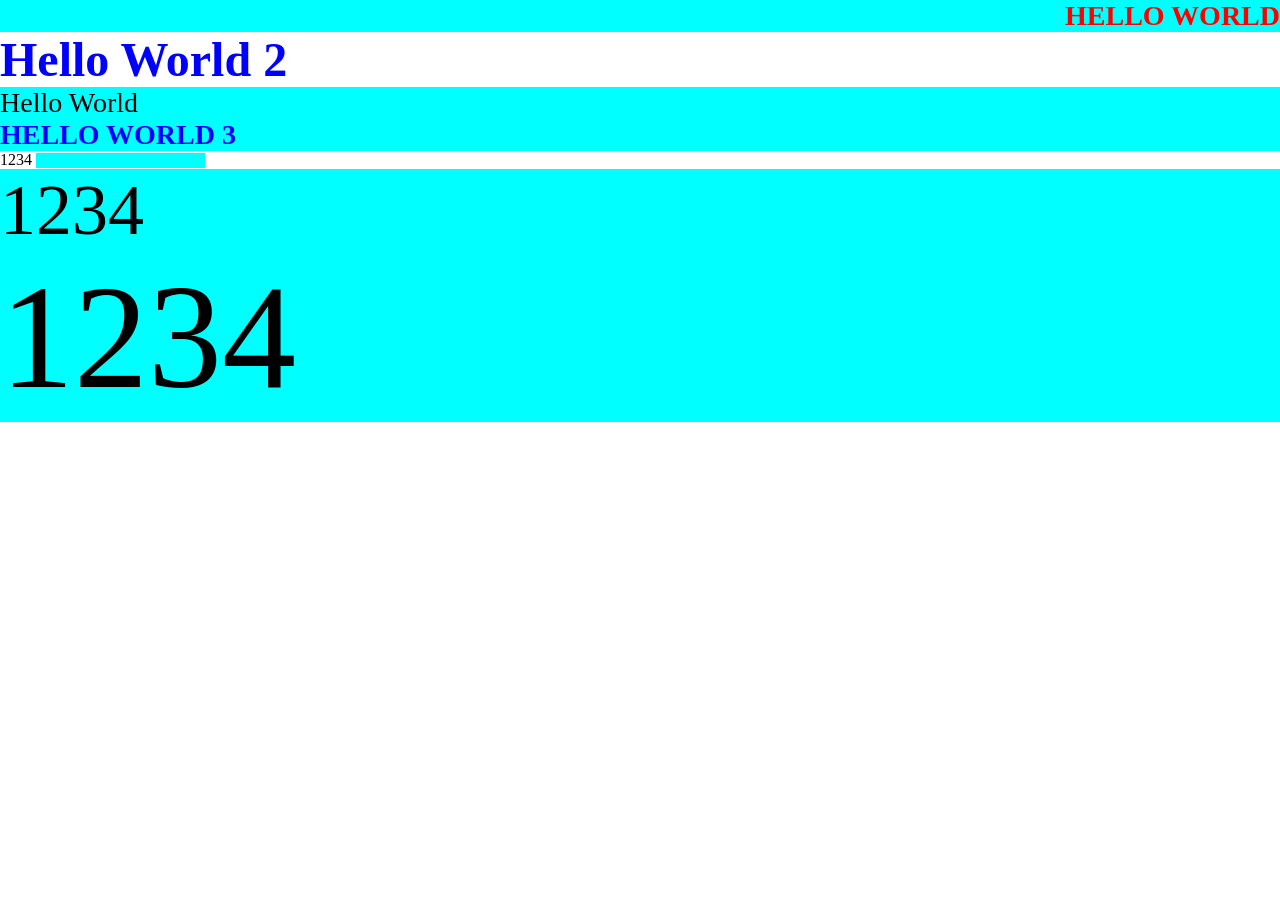
==== index.html @ eda4300e "style" ====
<!DOCTYPE html>
<html lang="en">
<head>
    <meta charset="UTF-8">
    <meta name="viewport" content="width=device-width, initial-scale=1.0">
    <title>Document</title>
    <style>
        h1{
            color: blue;
            font-size: 48px;
        }
    </style>
    <link rel="stylesheet" href="style.css">
</head>
<body>
    <h1 id="uniq" class="front-28">Hello World</h1>
    <h1 class="blue">Hello World 2</h1>
    <p class="front-28">Hello World</p>
    <h1 class="blue front-28">Hello World 3</h1>
    <span>1234</span>
    <input type="text">
    <div>
        <section>
            <p>1234</p>
        </section>
        <p>1234</p>
    </div>
</body>
</html>
---- style.css ----
*{
    margin: 0;
    padding: 0;
    list-style-type: none;
    text-decoration: none;
    box-sizing: border-box;
    font-style: normal;
}


h1{
    color:red;
    font-size: 48px;
}
.blue{
    color: blue;
}
.front-28{
    font-size: 28px;
}

#uniq{
   text-align: right; 
}

[type="text"]
{border: 1px black;}

h1.front-28{
    text-transform: uppercase;
}

h1.front-28, p, input {
    background-color: aqua;
}

div p{
    font-size: 72px;
}

div > p{
    font-size: 148px;
}

h1:hover{
    background-color: chartreuse;
}

input:focus{
    background-color: red;
}

a :visited{
    color: yellow;
}

*{
    /* weight-0 */
}

p{
   /* 0001 */
}

.class{
   /* 0010 */
}

#id{
   /* 0100 */
}

/* inline style -1000 */

.cd{
    /* font-size: 52px; !important; 10000 */
}
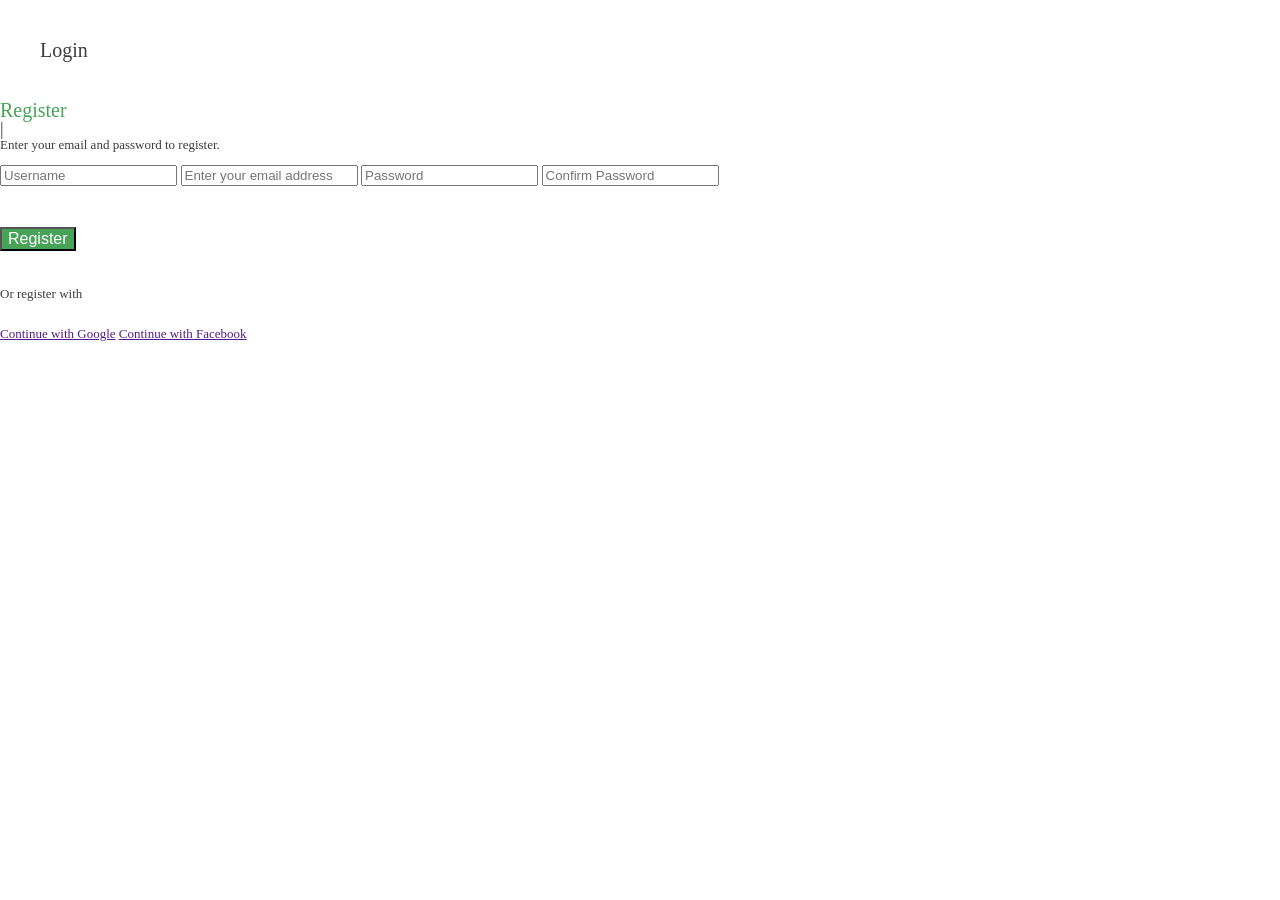
==== commit 3ba0a74b: "style" ====
--- a/index.html
+++ b/index.html
@@ -4,26 +4,27 @@
     <meta charset="UTF-8">
     <meta name="viewport" content="width=device-width, initial-scale=1.0">
     <title>Document</title>
-    <style>
-        h1{
-            color: blue;
-            font-size: 48px;
-        }
-    </style>
-    <link rel="stylesheet" href="style.css">
+    <link rel="stylesheet" href="./style.css">
 </head>
 <body>
-    <h1 id="uniq" class="front-28">Hello World</h1>
-    <h1 class="blue">Hello World 2</h1>
-    <p class="front-28">Hello World</p>
-    <h1 class="blue front-28">Hello World 3</h1>
-    <span>1234</span>
-    <input type="text">
-    <div>
-        <section>
-            <p>1234</p>
-        </section>
-        <p>1234</p>
-    </div>
+    <form>
+        
+        <h1 class="top-panel-login">Login</h1>
+        <h1 class="top-panel-Reg">Register</h1>
+        <h1 class="upper-registration">|</h1>
+        <p class="navigation-before-registration">Enter your email and password to register.</p>
+        <div class="registration-fields">
+            <input placeholder="Username" type="text">
+            <input placeholder="Enter your email address" type="email">
+            <input placeholder="Password" type="password">
+            <input placeholder="Confirm Password" type="password">
+        </div>
+        <button class="button-registration" type="button">Register</button>
+        <p class="registration-navigator-through-google">Or register with</p>
+        <div class="registration-buttons">
+            <a href="" class="button">Continue with Google</a>
+            <a href="" class="button">Continue with Facebook</a>
+        </div>
+    </form>
 </body>
 </html>
--- a/style.css
+++ b/style.css
@@ -1,79 +1,100 @@
-*{
-    margin: 0;
-    padding: 0;
-    list-style-type: none;
-    text-decoration: none;
-    box-sizing: border-box;
-    font-style: normal;
+html, body, div, span, applet, object, iframe,
+h1, h2, h3, h4, h5, h6, p, blockquote, pre,
+a, abbr, acronym, address, big, cite, code,
+del, dfn, em, img, ins, kbd, q, s, samp,
+small, strike, strong, sub, sup, tt, var,
+b, u, i, center,
+dl, dt, dd, ol, ul, li,
+fieldset, form, label, legend,
+table, caption, tbody, tfoot, thead, tr, th, td,
+article, aside, canvas, details, embed, 
+figure, figcaption, footer, header, hgroup, 
+menu, nav, output, ruby, section, summary,
+time, mark, audio, video {
+  margin: 0;
+  padding: 0;
+  border: 0;
+  font-size: 100%;
+  font: inherit;
+  vertical-align: baseline;
+}
+/* HTML5 display-role reset for older browsers */
+article, aside, details, figcaption, figure, 
+footer, header, hgroup, menu, nav, section {
+  display: block;
+}
+body {
+  line-height: 1;
+}
+ol, ul {
+  list-style: none;
+}
+blockquote, q {
+  quotes: none;
+}
+blockquote:before, blockquote:after,
+q:before, q:after {
+  content: '';
+  content: none;
+}
+table {
+  border-collapse: collapse;
+  border-spacing: 0;
 }
 
 
-h1{
-    color:red;
-    font-size: 48px;
-}
-.blue{
-    color: blue;
-}
-.front-28{
-    font-size: 28px;
+
+.top-panel-login{
+  color: #3d3d3d;
+  font-size: 20px;
+  font-style: normal;
+  margin: 40px;
 }
 
-#uniq{
-   text-align: right; 
+.top-panel-Reg{
+  color: #46A358;
+  font-size: 20px;
+  font-style: normal;
 }
 
-[type="text"]
-{border: 1px black;}
-
-h1.front-28{
-    text-transform: uppercase;
+.upper-registration{
+  color: #3d3d3d;
+  font-size: 18px;
+  font-style: normal;
 }
 
-h1.front-28, p, input {
-    background-color: aqua;
+.navigation-before-registration{
+  color: #3d3d3d;
+  font-size: 13px;
+  font-style: normal;
+  margin-bottom: 14px;
 }
 
-div p{
-    font-size: 72px;
+.registration-fields{
+  color: #a5a5a5;
+  font-size: 14px;
+  font-style: normal;
+  margin-bottom: 41px;
 }
 
-div > p{
-    font-size: 148px;
+.button-registration{
+  background-color: #46A358;
+  color: #fff;
+  font-size: 16px;
+  font-style: normal;
+  margin-bottom: 36px;
 }
 
-h1:hover{
-    background-color: chartreuse;
+.registration-navigator-through-google{
+  color: #3d3d3d;
+  font-size: 13px;
+  font-style: normal;
+  margin-bottom: 27px;
 }
 
-input:focus{
-    background-color: red;
-}
-
-a :visited{
-    color: yellow;
-}
-
-*{
-    /* weight-0 */
-}
-
-p{
-   /* 0001 */
-}
-
-.class{
-   /* 0010 */
-}
-
-#id{
-   /* 0100 */
-}
-
-/* inline style -1000 */
-
-.cd{
-    /* font-size: 52px; !important; 10000 */
-}
-
-
+.registration-buttons{
+  color: #727272;
+  font-size: 13px;
+  font-style: normal;
+  margin-bottom: 27px;
+}
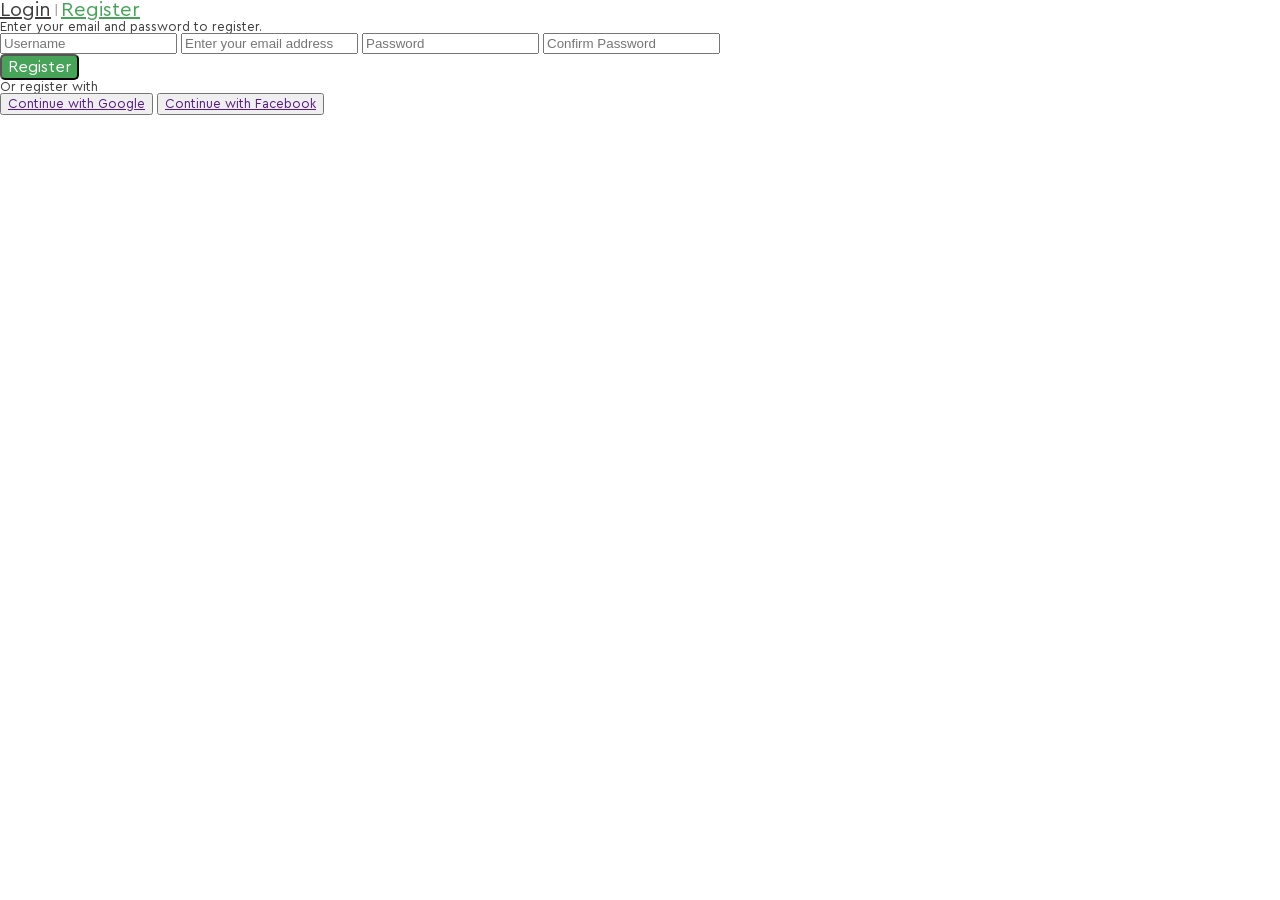
==== commit 7be645ff: "newstyle" ====
--- a/index.html
+++ b/index.html
@@ -7,24 +7,23 @@
     <link rel="stylesheet" href="./style.css">
 </head>
 <body>
-    <form>
-        
-        <h1 class="top-panel-login">Login</h1>
-        <h1 class="top-panel-Reg">Register</h1>
-        <h1 class="upper-registration">|</h1>
+    <div>
+        <div class="blok-register">
+            <a class="button-login" href="">Login</a>
+            <span><img src="./img/I.svg" alt=""></span>
+            <a class="button-reg" href="">Register</a>
+        </div>
         <p class="navigation-before-registration">Enter your email and password to register.</p>
-        <div class="registration-fields">
+        <div class="input-register">
             <input placeholder="Username" type="text">
             <input placeholder="Enter your email address" type="email">
             <input placeholder="Password" type="password">
-            <input placeholder="Confirm Password" type="password">
+            <input placeholder="Confirm Password" type="password"> 
         </div>
         <button class="button-registration" type="button">Register</button>
         <p class="registration-navigator-through-google">Or register with</p>
-        <div class="registration-buttons">
-            <a href="" class="button">Continue with Google</a>
-            <a href="" class="button">Continue with Facebook</a>
-        </div>
-    </form>
+        <button class="button-registration-google"><a href="" class="button">Continue with Google</a></button>
+        <button class="button-registration-facebook"><a href="" class="button">Continue with Facebook</a></button>
+    </div>
 </body>
 </html>
--- a/style.css
+++ b/style.css
@@ -42,59 +42,71 @@
   border-spacing: 0;
 }
 
+@font-face {
+  font-family: "Cera Pro";
+  src: url(./font/CeraPro-Regular.woff2) format(woff2),
+ url(./font/CeraPro-Bold.woff2) format(woff2);
+}
 
+body{
+  font-family: "Cera Pro";
+}
 
-.top-panel-login{
+.button-login{
   color: #3d3d3d;
   font-size: 20px;
   font-style: normal;
-  margin: 40px;
+  font-family: "Cera Pro";
 }
 
-.top-panel-Reg{
-  color: #46A358;
+.button-reg{
+  color:#46A358;
   font-size: 20px;
+  font-style: normal;
+  font-family: "Cera Pro";
+}
+
+.navigation-before-registration{
+  color: #3D3D3D;
+  font-family: "Cera Pro";
+  font-size: 13px;
   font-style: normal;
 }
 
-.upper-registration{
-  color: #3d3d3d;
-  font-size: 18px;
+.input-register{
+color: #A5A5A5;
+font-family: "Cera Pro";
+font-size: 14px;
+font-style: normal;
+background-color: #fff;
+}
+
+.button-registration{
+ border-radius: 5px;
+ background: #46A358;
+ color: #FFF;
+ font-family: "Cera Pro";
+ font-size: 16px;
+ font-style: normal;
+}
+
+.registration-navigator-through-google{
+ color: #3d3d3d;
+ font-family: "Cera Pro";
+ font-size: 13px;
+ font-style: normal;
+}
+
+.button-registration-google{
+  color: #727272;
+  font-family: "Cera Pro";
+  font-size: 13px;
   font-style: normal;
 }
 
-.navigation-before-registration{
-  color: #3d3d3d;
+.button-registration-facebook{
+  color: #727272;
+  font-family: "Cera Pro";
   font-size: 13px;
   font-style: normal;
-  margin-bottom: 14px;
-}
-
-.registration-fields{
-  color: #a5a5a5;
-  font-size: 14px;
-  font-style: normal;
-  margin-bottom: 41px;
-}
-
-.button-registration{
-  background-color: #46A358;
-  color: #fff;
-  font-size: 16px;
-  font-style: normal;
-  margin-bottom: 36px;
-}
-
-.registration-navigator-through-google{
-  color: #3d3d3d;
-  font-size: 13px;
-  font-style: normal;
-  margin-bottom: 27px;
-}
-
-.registration-buttons{
-  color: #727272;
-  font-size: 13px;
-  font-style: normal;
-  margin-bottom: 27px;
 }
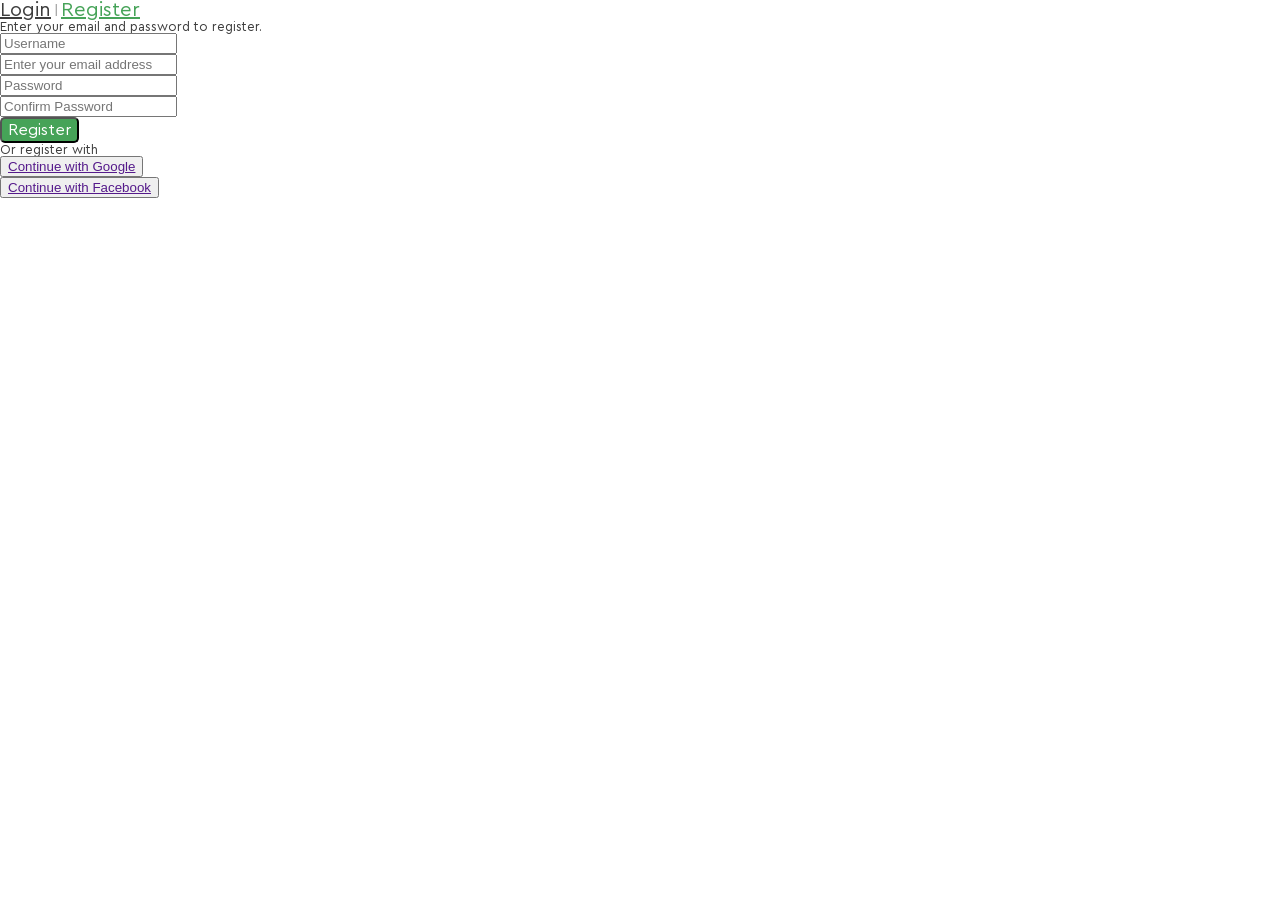
==== commit 7b21209b: "newstyle2" ====
--- a/index.html
+++ b/index.html
@@ -15,15 +15,29 @@
         </div>
         <p class="navigation-before-registration">Enter your email and password to register.</p>
         <div class="input-register">
-            <input placeholder="Username" type="text">
-            <input placeholder="Enter your email address" type="email">
-            <input placeholder="Password" type="password">
-            <input placeholder="Confirm Password" type="password"> 
+           <div>
+                 <input placeholder="Username" type="text">
+            <div>
+                <input placeholder="Enter your email address" type="email">
+            </div>
+            <div>
+                <input placeholder="Password" type="password">
+            </div>
+            <div>
+                <input placeholder="Confirm Password" type="password">  
+            </div>
+            <div>
+                <button class="button-registration" type="button">Register</button>
+                <p class="registration-navigator-through-google">Or register with</p>
+            </div>
+            <div class="box-google-facebook">
+                <div class="button-registration-google">
+                <button><a href="" class="button">Continue with Google</a></button>
+            </div>
+            <div class="button-registration-facebook">
+                <button><a href="" class="button">Continue with Facebook</a></button>
+            </div>
         </div>
-        <button class="button-registration" type="button">Register</button>
-        <p class="registration-navigator-through-google">Or register with</p>
-        <button class="button-registration-google"><a href="" class="button">Continue with Google</a></button>
-        <button class="button-registration-facebook"><a href="" class="button">Continue with Facebook</a></button>
     </div>
 </body>
 </html>
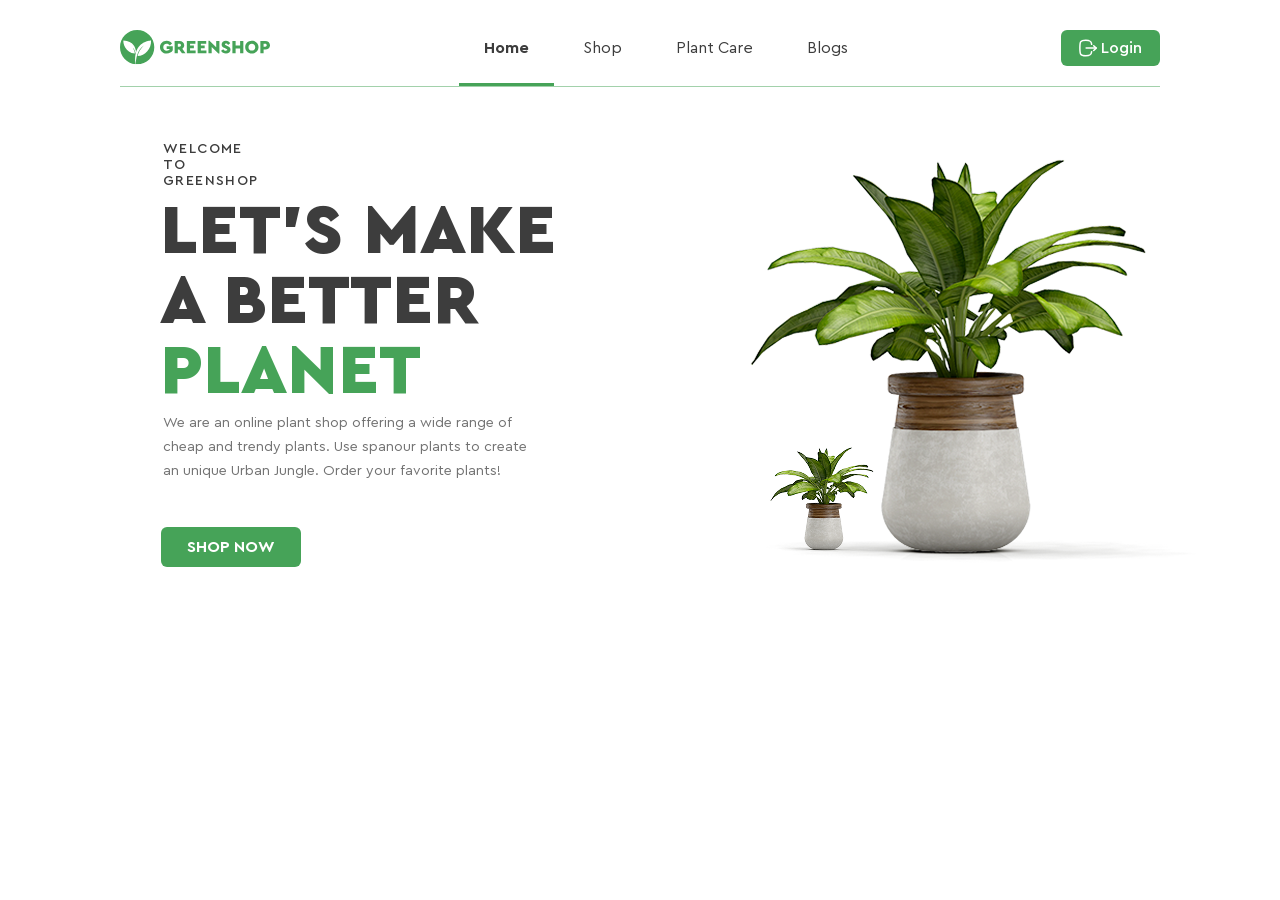
==== commit ea54e5d2: "Style" ====
--- a/index.html
+++ b/index.html
@@ -1,43 +1,61 @@
-<!DOCTYPE html>
-<html lang="en">
-<head>
+<html lang="en"><head>
     <meta charset="UTF-8">
     <meta name="viewport" content="width=device-width, initial-scale=1.0">
     <title>Document</title>
-    <link rel="stylesheet" href="./style.css">
+    <link rel="stylesheet" href="./css/style.css">
 </head>
 <body>
-    <div>
-        <div class="blok-register">
-            <a class="button-login" href="">Login</a>
-            <span><img src="./img/I.svg" alt=""></span>
-            <a class="button-reg" href="">Register</a>
+    <header>
+        <div class="header">
+            <svg class="logo" xmlns="http://www.w3.org/2000/svg" width="150" height="35" viewBox="0 0 150 35" fill="none">
+                <g clip-path="url(#clip0_1_1069)">
+                  <path d="M17.15 0C7.67748 0 0 7.67746 0 17.15C0 26.0201 6.73548 33.3175 15.3711 34.207C14.8496 29.9134 15.0436 26.4001 15.7067 23.5135C15.3347 21.7225 14.4898 19.0703 12.5734 17.1864C12.5734 17.1864 13.8348 19.0784 14.5181 21.6214C14.5181 21.6255 14.5221 21.6295 14.5221 21.6335C14.5949 21.9044 14.6596 22.1793 14.7162 22.4623C14.7283 22.527 14.7404 22.5917 14.7526 22.6604C14.8051 22.9515 14.8536 23.2426 14.886 23.5418C5.19513 22.3532 3.12921 13.6569 3.35561 10.3781C13.665 10.9482 15.7754 17.8292 16.0827 22.0985C19.4585 11.0412 30.1843 10.4024 31.0697 10.3781C31.4538 18.8763 25.1509 25.5026 17.6149 26.0807C17.6635 25.8503 17.7201 25.6198 17.7767 25.3934C17.7928 25.3247 17.813 25.26 17.8333 25.1913C17.8777 25.0296 17.9222 24.8679 17.9748 24.7061C17.995 24.6374 18.0192 24.5646 18.0394 24.4959C18.096 24.318 18.1567 24.1442 18.2173 23.9663C18.2335 23.9259 18.2456 23.8854 18.2618 23.845C18.3386 23.6348 18.4195 23.4326 18.5003 23.2305C18.5084 23.2143 18.5125 23.1941 18.5205 23.1779C18.5205 23.1779 18.5205 23.1779 18.5246 23.1779C20.4571 18.5043 24.0229 15.4439 24.0229 15.4439C17.0247 19.4868 15.8441 29.9983 15.6582 34.2231C16.1514 34.2676 16.6446 34.2999 17.15 34.2999C26.6225 34.2999 34.3 26.6225 34.3 17.15C34.3 7.67746 26.6225 0 17.15 0Z" fill="#46A358"></path>
+                  <path d="M46.7037 10.7454C48.9718 10.7454 50.8235 11.7197 52.0242 13.4986L49.7764 15.4109C48.9718 14.287 47.9975 13.7048 46.6471 13.7048C44.5691 13.7048 43.2753 15.0713 43.2753 17.1534C43.2753 19.2719 44.6418 20.695 46.8372 20.695C48.0177 20.695 48.9556 20.2826 49.554 19.5912V19.0091H46.6673V16.2356H52.7762V20.133C52.194 21.1639 51.3693 21.9887 50.3019 22.6234C49.2346 23.242 48.0339 23.5614 46.7037 23.5614C42.9923 23.618 39.9237 20.7313 39.9763 17.1534C39.9197 13.5956 42.9923 10.6888 46.7037 10.7454Z" fill="#46A358"></path>
+                  <path d="M61.9576 23.3316L59.168 19.4908H57.8379V23.3316H54.6157V10.9684H59.4672C62.2204 10.9684 64.2459 12.6543 64.2459 15.2215C64.2459 16.7376 63.5141 17.995 62.2972 18.7429L65.5558 23.3316H61.9576ZM57.8338 16.681H59.4833C60.3809 16.681 60.963 16.0988 60.963 15.2215C60.963 14.3442 60.3809 13.7782 59.4833 13.7782H57.8338V16.681Z" fill="#46A358"></path>
+                  <path d="M66.8333 10.9684H75.4124V13.8712H70.0555V15.5773H73.876V18.2739H70.0555V20.4288H75.6388V23.3316H66.8333V10.9684Z" fill="#46A358"></path>
+                  <path d="M77.6441 10.9684H86.2231V13.8712H80.8663V15.5773H84.6868V18.2739H80.8663V20.4288H86.4495V23.3316H77.6441V10.9684Z" fill="#46A358"></path>
+                  <path d="M99.4192 10.9683V23.5579H98.3882L91.681 17.057V23.3315H88.4588V10.7419H89.4897L96.197 17.1499V10.9683H99.4192Z" fill="#46A358"></path>
+                  <path d="M103.264 19.135C103.996 20.1094 104.764 20.7279 106.017 20.7279C106.862 20.7279 107.291 20.4288 107.291 19.8264C107.291 19.2846 107.008 19.1148 106.033 18.6822L104.76 18.1203C102.718 17.2187 101.631 16.0584 101.631 14.3927C101.631 12.2014 103.43 10.7379 105.957 10.7379C107.998 10.7379 109.442 11.7123 110.19 13.2283L108.035 14.8778C107.436 13.9803 106.874 13.5679 105.993 13.5679C105.318 13.5679 104.889 13.8307 104.889 14.3563C104.889 14.8051 105.152 15.0517 105.957 15.367L107.38 15.9654C109.535 16.867 110.545 17.9505 110.545 19.6929C110.545 22.0904 108.576 23.5539 106.009 23.5539C103.782 23.5539 101.982 22.4866 101.081 20.7805L103.264 19.135Z" fill="#46A358"></path>
+                  <path d="M112.393 10.9684H115.615V15.4843H120.131V10.9684H123.353V23.3316H120.131V18.3871H115.615V23.3316H112.393V10.9684Z" fill="#46A358"></path>
+                  <path d="M131.843 10.7419C135.441 10.6651 138.607 13.6084 138.53 17.1499C138.603 20.7279 135.441 23.6145 131.843 23.5579C128.229 23.6145 125.116 20.7279 125.193 17.1499C125.116 13.6084 128.229 10.6692 131.843 10.7419ZM131.859 13.7014C129.874 13.7014 128.488 15.1083 128.488 17.1499C128.488 18.1809 128.807 19.0218 129.426 19.6606C130.044 20.2791 130.869 20.5985 131.859 20.5985C133.772 20.5985 135.231 19.2118 135.231 17.1499C135.235 15.1083 133.772 13.7014 131.859 13.7014Z" fill="#46A358"></path>
+                  <path d="M140.374 10.9684H145.226C147.979 10.9684 150.004 12.6543 150.004 15.2215C150.004 17.7524 147.926 19.4908 145.226 19.4908H143.596V23.3316H140.374V10.9684ZM145.242 16.681C146.139 16.681 146.721 16.0988 146.721 15.2215C146.721 14.3442 146.139 13.7782 145.242 13.7782H143.592V16.681H145.242Z" fill="#46A358"></path>
+                </g>
+                <defs>
+                  <clipPath id="clip0_1_1069">
+                    <rect width="150" height="34.2999" fill="white"></rect>
+                  </clipPath>
+                </defs>
+              </svg>
+              <nav class="list">
+                <li class="list-item-active">Home</li>
+                <li class="list-item">Shop</li>
+                <li class="list-item">Plant Care</li>
+                <li class="list-item">Blogs</li>
+              </nav>
+              <button class="Login">
+                <svg xmlns="http://www.w3.org/2000/svg" width="18" height="18" viewBox="0 0 18 18" fill="none">
+                    <path d="M17.1601 9.1006H7.12598" stroke="white" stroke-width="1.5" stroke-linecap="round" stroke-linejoin="round"></path>
+                    <path d="M14.7212 6.67059L17.1612 9.10059L14.7212 11.5306" stroke="white" stroke-width="1.5" stroke-linecap="round" stroke-linejoin="round"></path>
+                    <path d="M12.6342 5.35826C12.3592 2.37493 11.2425 1.2916 6.80082 1.2916C0.883322 1.2916 0.883322 3.2166 0.883322 8.99993C0.883322 14.7833 0.883322 16.7083 6.80082 16.7083C11.2425 16.7083 12.3592 15.6249 12.6342 12.6416" stroke="white" stroke-width="1.5" stroke-linecap="round" stroke-linejoin="round"></path>
+                  </svg>
+                  Login
+              </button>
         </div>
-        <p class="navigation-before-registration">Enter your email and password to register.</p>
-        <div class="input-register">
-           <div>
-                 <input placeholder="Username" type="text">
-            <div>
-                <input placeholder="Enter your email address" type="email">
-            </div>
-            <div>
-                <input placeholder="Password" type="password">
-            </div>
-            <div>
-                <input placeholder="Confirm Password" type="password">  
-            </div>
-            <div>
-                <button class="button-registration" type="button">Register</button>
-                <p class="registration-navigator-through-google">Or register with</p>
-            </div>
-            <div class="box-google-facebook">
-                <div class="button-registration-google">
-                <button><a href="" class="button">Continue with Google</a></button>
-            </div>
-            <div class="button-registration-facebook">
-                <button><a href="" class="button">Continue with Facebook</a></button>
+    </header>
+    <main>
+        <div class="main">
+          <div class="text">
+            <h2 class="above-the-title">Welcome to GreenShop</h2>
+            <h1 class="main-text">Let’s Make a Better<span class="Planet"> Planet</span></h1>
+            <p class="under-the-text">We are an online plant shop offering a wide range of cheap and trendy plants. Use spanour plants to create an unique Urban Jungle. Order your favorite plants!</p>
+            <div class="button-sh">
+              <button class="shop-button">SHOP NOW</button>
+            </div>            
+          </div>
+            <div class="vase">
+              <img src="./img/vase.png" alt="vase">
             </div>
         </div>
-    </div>
+    </main>
 </body>
 </html>
--- a/css/style.css
+++ b/css/style.css
@@ -0,0 +1,215 @@
+html, body, div, span, applet, object, iframe,
+h1, h2, h3, h4, h5, h6, p, blockquote, pre,
+a, abbr, acronym, address, big, cite, code,
+del, dfn, em, img, ins, kbd, q, s, samp,
+small, strike, strong, sub, sup, tt, var,
+b, u, i, center,
+dl, dt, dd, ol, ul, li,
+fieldset, form, label, legend,
+table, caption, tbody, tfoot, thead, tr, th, td,
+article, aside, canvas, details, embed, 
+figure, figcaption, footer, header, hgroup, 
+menu, nav, output, ruby, section, summary,
+time, mark, audio, video {
+  margin: 0;
+  padding: 0;
+  border: 0;
+  font-size: 100%;
+  font: inherit;
+  vertical-align: baseline;
+}
+/* HTML5 display-role reset for older browsers */
+article, aside, details, figcaption, figure, 
+footer, header, hgroup, menu, nav, section {
+  display: block;
+}
+body {
+  line-height: 1;
+}
+ol, ul {
+  list-style: none;
+}
+blockquote, q {
+  quotes: none;
+}
+blockquote:before, blockquote:after,
+q:before, q:after {
+  content: '';
+  content: none;
+}
+table {
+  border-collapse: collapse;
+  border-spacing: 0;
+}
+
+@font-face {
+  font-family:'Cera Pro Regular';
+  src: url(../CeraPro/CeraPro-Regular.eot) format(eot),
+  url(../CeraPro/CeraPro-Regular.ttf) format(Truetype),
+  url(../CeraPro/CeraPro-Regular.woff)format(woff);
+  font-weight: 400;
+}
+
+@font-face {
+  font-family:'Cera Pro Medium';
+  src: url(../CeraPro/CeraPro-Medium.eot) format(eot),
+  url(../CeraPro/CeraPro-Medium.ttf) format(Truetype),
+  url(../CeraPro/CeraPro-Medium.woff)format(woff);
+  font-weight: 500;
+}
+
+@font-face {
+  font-family:'Cera Pro Bold';
+  src: url(../CeraPro/CeraPro-Bold.eot) format(eot),
+  url(../CeraPro/CeraPro-Bold.ttf) format(Truetype),
+  url(../CeraPro/CeraPro-Bold.woff)format(woff);
+  font-weight: 700;
+}
+
+@font-face {
+  font-family:'Cera Pro Black';
+  src: url(../CeraPro/CeraPro-Black.eot) format(eot),
+  url(../CeraPro/CeraPro-Black.ttf) format(Truetype),
+  url(../CeraPro/CeraPro-Black.woff)format(woff);
+  font-weight: 900;
+}
+
+header{
+  padding: 30px 120px;
+  margin-bottom: 12px;
+}
+
+.header{
+  display: flex;
+  align-items: start;
+  justify-content: space-between;
+  border-bottom: 1px solid rgba(70, 163, 88, 0.50);
+}
+.logo{
+  display: flex;
+  align-items: start;
+}
+
+.list{
+  list-style-type: none;
+  text-align: center;
+}
+
+.list-item-active{
+  display: inline-block;
+  padding: 8px 25px 25px;
+  border-bottom: 3px solid #46A358;
+  color: #3D3D3D;
+  font-family: "Cera Pro Bold";
+  font-size: 16px;
+  font-style: normal;
+  font-weight: 700;
+  line-height: normal;
+}
+
+.list-item{
+  display: inline-block;
+  padding: 8px 25px 25px;
+  color: #3D3D3D;
+  font-family: "Cera Pro Regular";
+  font-size: 16px;
+  font-style: normal;
+  font-weight: 400;
+  line-height: normal;
+}
+
+.Login{
+  color: #fff;
+  background-color: #46A358;
+  border-radius: 6px;
+  padding: 8px 18px;
+  display: flex;
+  align-items: center;
+  justify-content: center;
+  gap: 4px;
+  border: none;
+  font-family: "Cera Pro Medium";
+  font-size: 16px;
+  font-style: normal;
+  font-weight: 500;
+  line-height: normal;
+}
+
+main{
+  padding: 0px 120px 0px 120px;
+}
+.main{
+  display: inline-flex;
+  justify-content: center;
+  align-items: center;
+}
+
+.above-the-title{
+  display: inline-block;
+  padding: 0px 444px 7px 43px;
+  color: #3D3D3D;
+  font-family: "Cera Pro Medium";
+  font-size: 14px;
+  font-style: normal;
+  font-weight: 500;
+  line-height: 16px;
+  letter-spacing: 1.4px;
+  text-transform: uppercase; 
+}
+
+.main-text{
+  display: inline-block;
+  padding: 0px 122px 5px 40px;
+  color: #3D3D3D;
+  font-family: "Cera Pro Black";
+  font-size: 70px;
+  font-style: normal;
+   font-weight: 900;
+  line-height: 70px;
+  text-transform: uppercase;
+} 
+
+.Planet{
+  color: #46A358;
+  font-family: "Cera Pro Black";
+  font-size: 70px;
+  font-style: normal;
+  font-weight: 900;
+  line-height: 70px;
+  text-transform: uppercase;
+}
+
+.under-the-text{
+  display: inline-block;
+  padding: 0px 160px 44px 43px;
+  color: #727272;
+  font-family: "Cera Pro Regular";
+  font-size: 14px;
+  font-style: normal;
+  font-weight: 400;
+  line-height: 24px;
+
+}
+
+.button-sh{
+  display: inline-block;
+  padding-left: 41px;
+  
+}
+
+.shop-button{
+  display: inline-block;
+  color: #FFF;
+  font-family: "Cera Pro Bold";
+  font-size: 16px;
+  font-style: normal;
+  font-weight: 700;
+  line-height: 20px;
+  text-transform: uppercase;
+  border-radius: 6px;
+  background: #46A358;
+  border: none;
+  width: 140px;
+  height: 40px;
+}
+
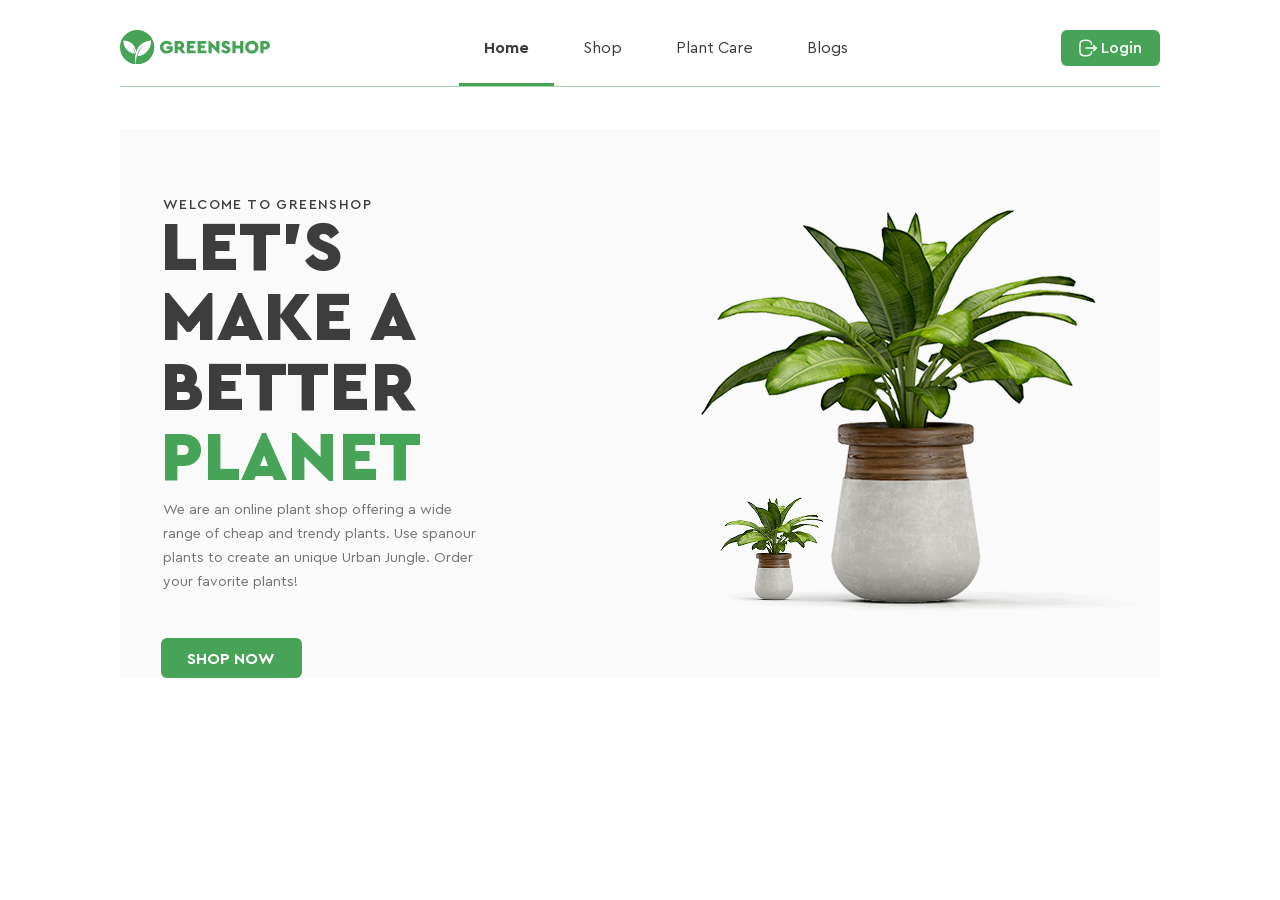
==== commit ca5028e7: "new style" ====
--- a/index.html
+++ b/index.html
@@ -4,7 +4,7 @@
     <title>Document</title>
     <link rel="stylesheet" href="./css/style.css">
 </head>
-<body>
+<body> 
     <header>
         <div class="header">
             <svg class="logo" xmlns="http://www.w3.org/2000/svg" width="150" height="35" viewBox="0 0 150 35" fill="none">
@@ -48,9 +48,7 @@
             <h2 class="above-the-title">Welcome to GreenShop</h2>
             <h1 class="main-text">Let’s Make a Better<span class="Planet"> Planet</span></h1>
             <p class="under-the-text">We are an online plant shop offering a wide range of cheap and trendy plants. Use spanour plants to create an unique Urban Jungle. Order your favorite plants!</p>
-            <div class="button-sh">
-              <button class="shop-button">SHOP NOW</button>
-            </div>            
+            <button class="shop-button">SHOP NOW</button>          
           </div>
             <div class="vase">
               <img src="./img/vase.png" alt="vase">
--- a/css/style.css
+++ b/css/style.css
@@ -97,7 +97,7 @@
 
 .list-item-active{
   display: inline-block;
-  padding: 8px 25px 25px;
+  padding: 8px 25px 25px; 
   border-bottom: 3px solid #46A358;
   color: #3D3D3D;
   font-family: "Cera Pro Bold";
@@ -135,18 +135,24 @@
   line-height: normal;
 }
 
+
+
 main{
-  padding: 0px 120px 0px 120px;
+  padding: 0px 120px 50px 120px;
+  
 }
 .main{
   display: inline-flex;
   justify-content: center;
   align-items: center;
+  background: linear-gradient(98deg, rgba(245, 245, 245, 0.50) -23.46%, rgba(245, 245, 245, 0.50) 107.51%);
+  
+  
 }
 
 .above-the-title{
   display: inline-block;
-  padding: 0px 444px 7px 43px;
+  margin: 68px 0px 0px 43px;
   color: #3D3D3D;
   font-family: "Cera Pro Medium";
   font-size: 14px;
@@ -159,7 +165,7 @@
 
 .main-text{
   display: inline-block;
-  padding: 0px 122px 5px 40px;
+  margin: 0px 122px 0px 40px;
   color: #3D3D3D;
   font-family: "Cera Pro Black";
   font-size: 70px;
@@ -181,24 +187,19 @@
 
 .under-the-text{
   display: inline-block;
-  padding: 0px 160px 44px 43px;
+  margin: 5px 160px 44px 43px;
   color: #727272;
   font-family: "Cera Pro Regular";
   font-size: 14px;
   font-style: normal;
   font-weight: 400;
   line-height: 24px;
-
-}
-
-.button-sh{
-  display: inline-block;
-  padding-left: 41px;
-  
 }
 
 .shop-button{
-  display: inline-block;
+  display: block;
+  padding: 11px 27px 9px 26px;
+  margin-left: 41px;
   color: #FFF;
   font-family: "Cera Pro Bold";
   font-size: 16px;
@@ -209,7 +210,5 @@
   border-radius: 6px;
   background: #46A358;
   border: none;
-  width: 140px;
-  height: 40px;
-}
-
+}
+
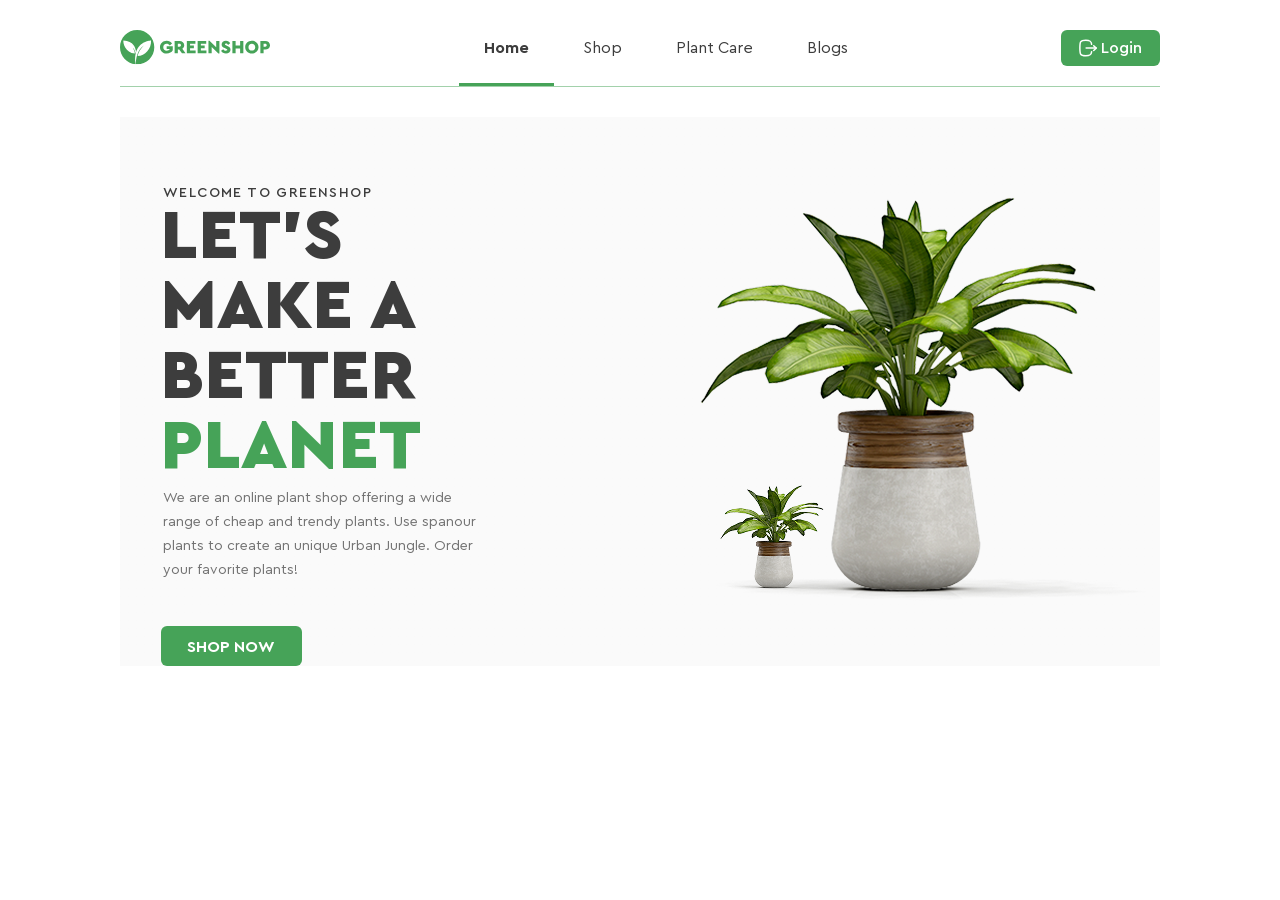
==== commit e1045f3b: "new2" ====
--- a/index.html
+++ b/index.html
@@ -49,7 +49,7 @@
             <h1 class="main-text">Let’s Make a Better<span class="Planet"> Planet</span></h1>
             <p class="under-the-text">We are an online plant shop offering a wide range of cheap and trendy plants. Use spanour plants to create an unique Urban Jungle. Order your favorite plants!</p>
             <button class="shop-button">SHOP NOW</button>          
-          </div>
+          </div> 
             <div class="vase">
               <img src="./img/vase.png" alt="vase">
             </div>
--- a/css/style.css
+++ b/css/style.css
@@ -76,7 +76,6 @@
 
 header{
   padding: 30px 120px;
-  margin-bottom: 12px;
 }
 
 .header{
@@ -209,6 +208,6 @@
   text-transform: uppercase;
   border-radius: 6px;
   background: #46A358;
-  border: none;
-}
-
+  border: none; 
+}
+
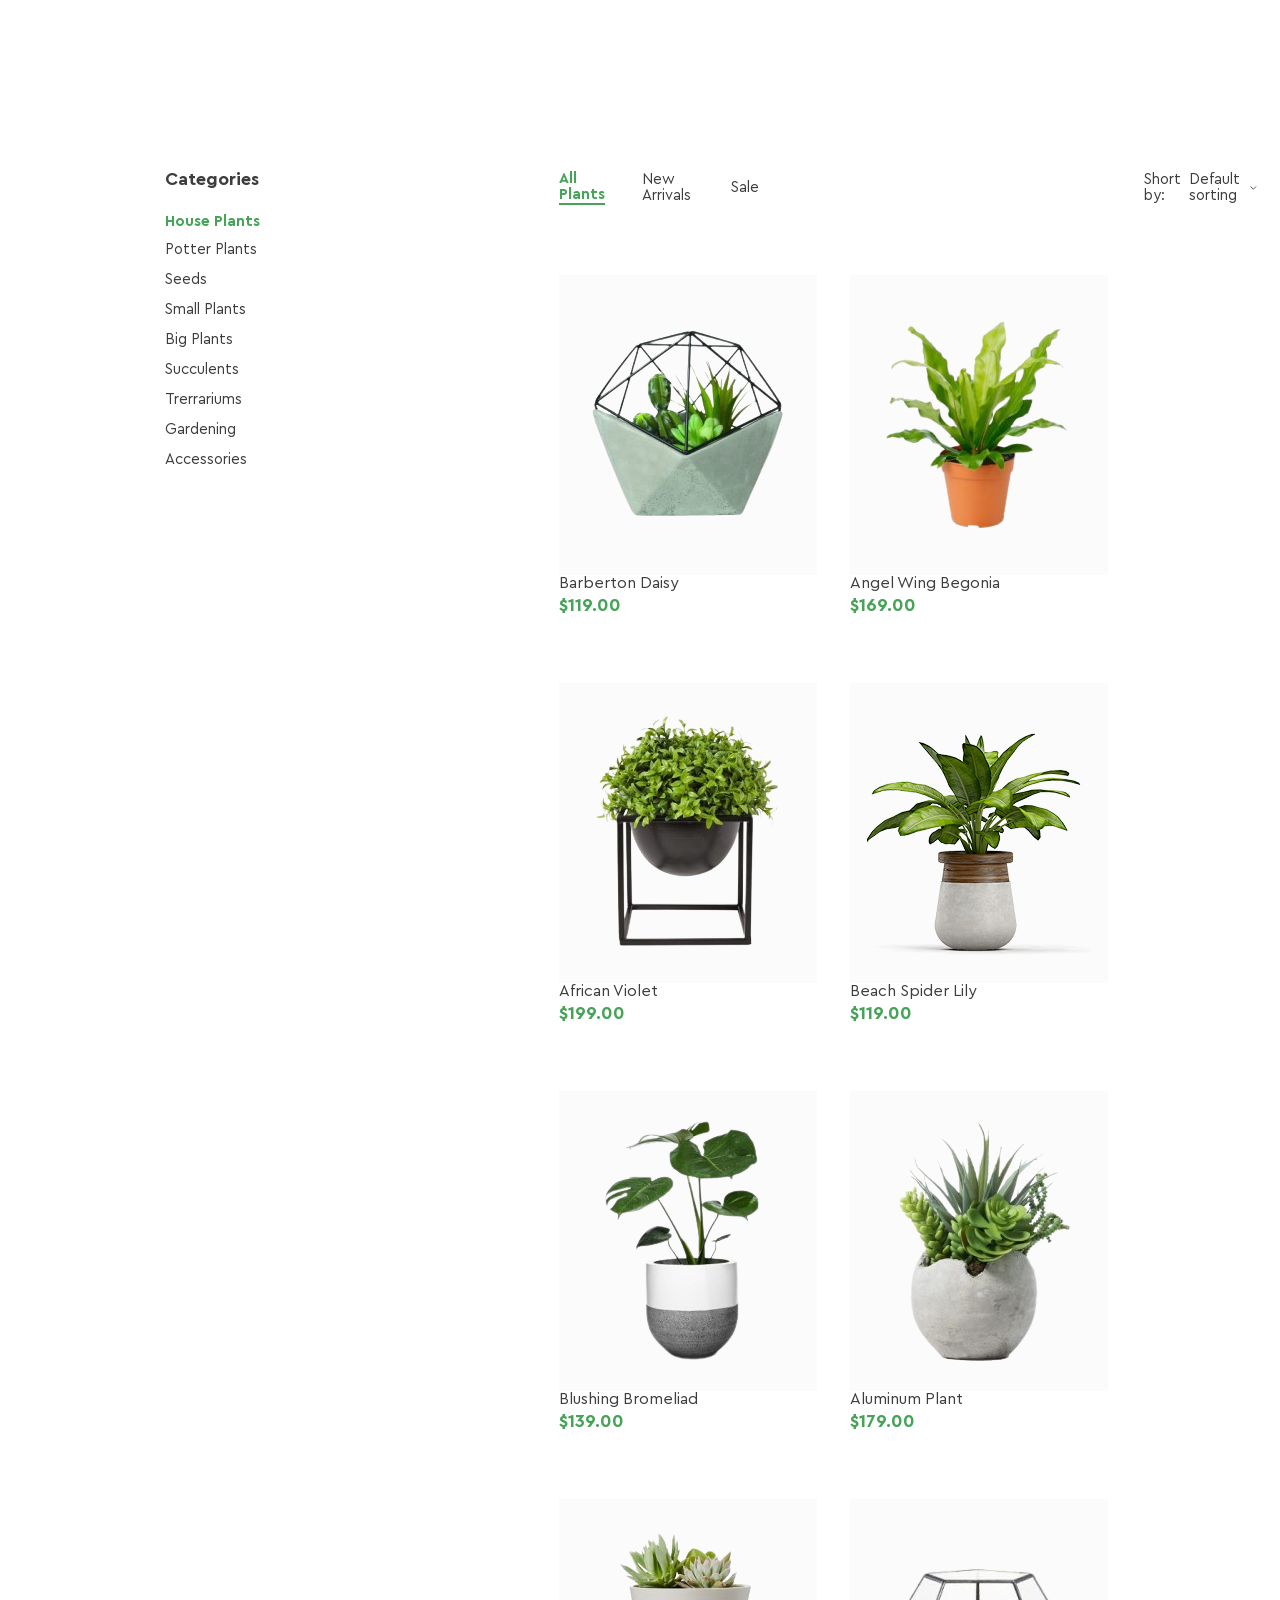
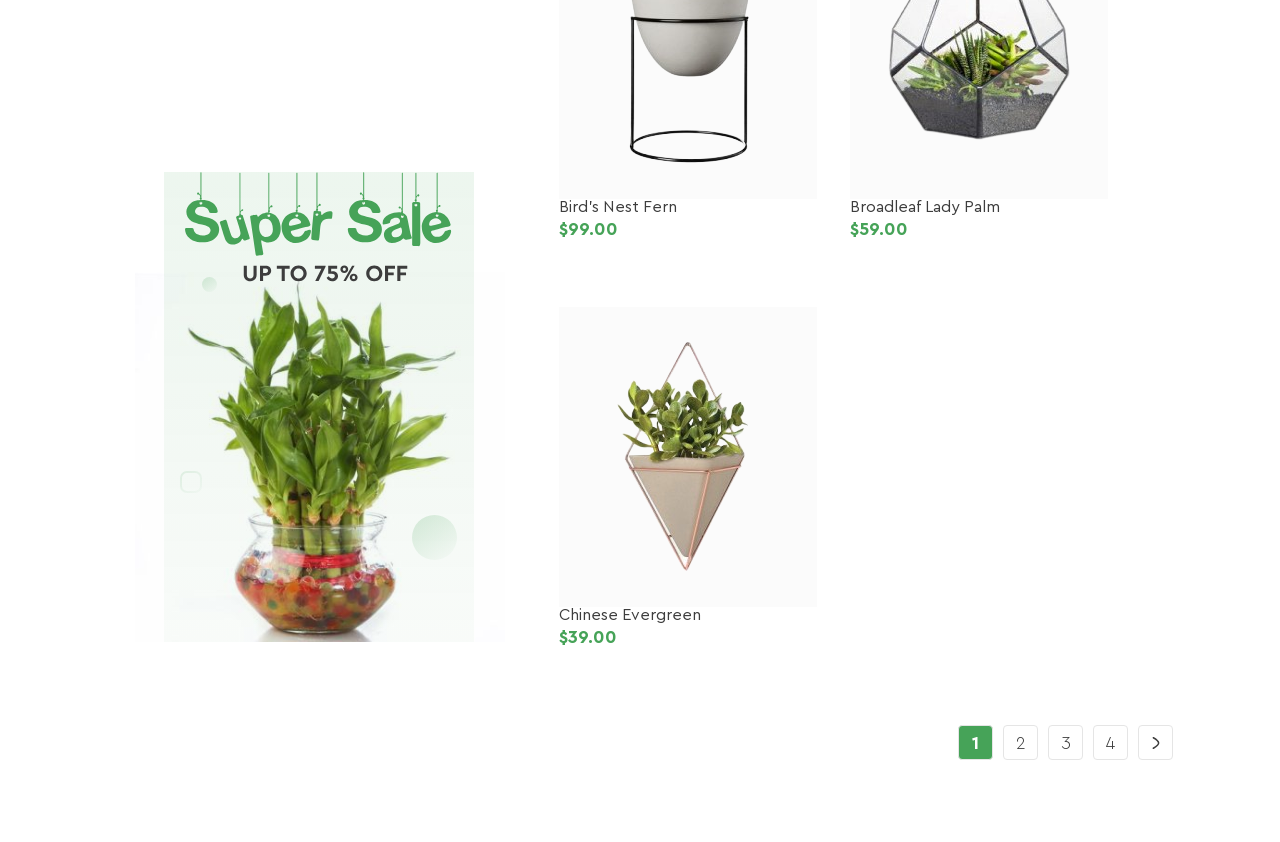
==== commit 9a266b40: "Style" ====
--- a/index.html
+++ b/index.html
@@ -1,59 +1,122 @@
-<html lang="en"><head>
+<!DOCTYPE html>
+<html lang="en">
+<head>
     <meta charset="UTF-8">
     <meta name="viewport" content="width=device-width, initial-scale=1.0">
     <title>Document</title>
     <link rel="stylesheet" href="./css/style.css">
 </head>
-<body> 
-    <header>
-        <div class="header">
-            <svg class="logo" xmlns="http://www.w3.org/2000/svg" width="150" height="35" viewBox="0 0 150 35" fill="none">
-                <g clip-path="url(#clip0_1_1069)">
-                  <path d="M17.15 0C7.67748 0 0 7.67746 0 17.15C0 26.0201 6.73548 33.3175 15.3711 34.207C14.8496 29.9134 15.0436 26.4001 15.7067 23.5135C15.3347 21.7225 14.4898 19.0703 12.5734 17.1864C12.5734 17.1864 13.8348 19.0784 14.5181 21.6214C14.5181 21.6255 14.5221 21.6295 14.5221 21.6335C14.5949 21.9044 14.6596 22.1793 14.7162 22.4623C14.7283 22.527 14.7404 22.5917 14.7526 22.6604C14.8051 22.9515 14.8536 23.2426 14.886 23.5418C5.19513 22.3532 3.12921 13.6569 3.35561 10.3781C13.665 10.9482 15.7754 17.8292 16.0827 22.0985C19.4585 11.0412 30.1843 10.4024 31.0697 10.3781C31.4538 18.8763 25.1509 25.5026 17.6149 26.0807C17.6635 25.8503 17.7201 25.6198 17.7767 25.3934C17.7928 25.3247 17.813 25.26 17.8333 25.1913C17.8777 25.0296 17.9222 24.8679 17.9748 24.7061C17.995 24.6374 18.0192 24.5646 18.0394 24.4959C18.096 24.318 18.1567 24.1442 18.2173 23.9663C18.2335 23.9259 18.2456 23.8854 18.2618 23.845C18.3386 23.6348 18.4195 23.4326 18.5003 23.2305C18.5084 23.2143 18.5125 23.1941 18.5205 23.1779C18.5205 23.1779 18.5205 23.1779 18.5246 23.1779C20.4571 18.5043 24.0229 15.4439 24.0229 15.4439C17.0247 19.4868 15.8441 29.9983 15.6582 34.2231C16.1514 34.2676 16.6446 34.2999 17.15 34.2999C26.6225 34.2999 34.3 26.6225 34.3 17.15C34.3 7.67746 26.6225 0 17.15 0Z" fill="#46A358"></path>
-                  <path d="M46.7037 10.7454C48.9718 10.7454 50.8235 11.7197 52.0242 13.4986L49.7764 15.4109C48.9718 14.287 47.9975 13.7048 46.6471 13.7048C44.5691 13.7048 43.2753 15.0713 43.2753 17.1534C43.2753 19.2719 44.6418 20.695 46.8372 20.695C48.0177 20.695 48.9556 20.2826 49.554 19.5912V19.0091H46.6673V16.2356H52.7762V20.133C52.194 21.1639 51.3693 21.9887 50.3019 22.6234C49.2346 23.242 48.0339 23.5614 46.7037 23.5614C42.9923 23.618 39.9237 20.7313 39.9763 17.1534C39.9197 13.5956 42.9923 10.6888 46.7037 10.7454Z" fill="#46A358"></path>
-                  <path d="M61.9576 23.3316L59.168 19.4908H57.8379V23.3316H54.6157V10.9684H59.4672C62.2204 10.9684 64.2459 12.6543 64.2459 15.2215C64.2459 16.7376 63.5141 17.995 62.2972 18.7429L65.5558 23.3316H61.9576ZM57.8338 16.681H59.4833C60.3809 16.681 60.963 16.0988 60.963 15.2215C60.963 14.3442 60.3809 13.7782 59.4833 13.7782H57.8338V16.681Z" fill="#46A358"></path>
-                  <path d="M66.8333 10.9684H75.4124V13.8712H70.0555V15.5773H73.876V18.2739H70.0555V20.4288H75.6388V23.3316H66.8333V10.9684Z" fill="#46A358"></path>
-                  <path d="M77.6441 10.9684H86.2231V13.8712H80.8663V15.5773H84.6868V18.2739H80.8663V20.4288H86.4495V23.3316H77.6441V10.9684Z" fill="#46A358"></path>
-                  <path d="M99.4192 10.9683V23.5579H98.3882L91.681 17.057V23.3315H88.4588V10.7419H89.4897L96.197 17.1499V10.9683H99.4192Z" fill="#46A358"></path>
-                  <path d="M103.264 19.135C103.996 20.1094 104.764 20.7279 106.017 20.7279C106.862 20.7279 107.291 20.4288 107.291 19.8264C107.291 19.2846 107.008 19.1148 106.033 18.6822L104.76 18.1203C102.718 17.2187 101.631 16.0584 101.631 14.3927C101.631 12.2014 103.43 10.7379 105.957 10.7379C107.998 10.7379 109.442 11.7123 110.19 13.2283L108.035 14.8778C107.436 13.9803 106.874 13.5679 105.993 13.5679C105.318 13.5679 104.889 13.8307 104.889 14.3563C104.889 14.8051 105.152 15.0517 105.957 15.367L107.38 15.9654C109.535 16.867 110.545 17.9505 110.545 19.6929C110.545 22.0904 108.576 23.5539 106.009 23.5539C103.782 23.5539 101.982 22.4866 101.081 20.7805L103.264 19.135Z" fill="#46A358"></path>
-                  <path d="M112.393 10.9684H115.615V15.4843H120.131V10.9684H123.353V23.3316H120.131V18.3871H115.615V23.3316H112.393V10.9684Z" fill="#46A358"></path>
-                  <path d="M131.843 10.7419C135.441 10.6651 138.607 13.6084 138.53 17.1499C138.603 20.7279 135.441 23.6145 131.843 23.5579C128.229 23.6145 125.116 20.7279 125.193 17.1499C125.116 13.6084 128.229 10.6692 131.843 10.7419ZM131.859 13.7014C129.874 13.7014 128.488 15.1083 128.488 17.1499C128.488 18.1809 128.807 19.0218 129.426 19.6606C130.044 20.2791 130.869 20.5985 131.859 20.5985C133.772 20.5985 135.231 19.2118 135.231 17.1499C135.235 15.1083 133.772 13.7014 131.859 13.7014Z" fill="#46A358"></path>
-                  <path d="M140.374 10.9684H145.226C147.979 10.9684 150.004 12.6543 150.004 15.2215C150.004 17.7524 147.926 19.4908 145.226 19.4908H143.596V23.3316H140.374V10.9684ZM145.242 16.681C146.139 16.681 146.721 16.0988 146.721 15.2215C146.721 14.3442 146.139 13.7782 145.242 13.7782H143.592V16.681H145.242Z" fill="#46A358"></path>
-                </g>
-                <defs>
-                  <clipPath id="clip0_1_1069">
-                    <rect width="150" height="34.2999" fill="white"></rect>
-                  </clipPath>
-                </defs>
-              </svg>
-              <nav class="list">
-                <li class="list-item-active">Home</li>
-                <li class="list-item">Shop</li>
-                <li class="list-item">Plant Care</li>
-                <li class="list-item">Blogs</li>
-              </nav>
-              <button class="Login">
-                <svg xmlns="http://www.w3.org/2000/svg" width="18" height="18" viewBox="0 0 18 18" fill="none">
-                    <path d="M17.1601 9.1006H7.12598" stroke="white" stroke-width="1.5" stroke-linecap="round" stroke-linejoin="round"></path>
-                    <path d="M14.7212 6.67059L17.1612 9.10059L14.7212 11.5306" stroke="white" stroke-width="1.5" stroke-linecap="round" stroke-linejoin="round"></path>
-                    <path d="M12.6342 5.35826C12.3592 2.37493 11.2425 1.2916 6.80082 1.2916C0.883322 1.2916 0.883322 3.2166 0.883322 8.99993C0.883322 14.7833 0.883322 16.7083 6.80082 16.7083C11.2425 16.7083 12.3592 15.6249 12.6342 12.6416" stroke="white" stroke-width="1.5" stroke-linecap="round" stroke-linejoin="round"></path>
-                  </svg>
-                  Login
-              </button>
+<body>
+    <div class="float">
+        <div class="Categories">
+            <div class="Frame">
+                <nav class="list-categories">
+                    <h2 class="Categor">Categories</h2>
+                    <li class="HP">House Plants</li>
+                    <li class="r">Potter Plants</li>
+                    <li class="r">Seeds</li>
+                    <li class="r">Small Plants</li>
+                    <li class="r">Big Plants</li>
+                    <li class="r">Succulents</li>
+                    <li class="r">Trerrariums</li>
+                    <li class="r">Gardening</li>
+                    <li>Accessories</li>                  
+                </nav>
+                <div class="billboard">
+                    <img src="./img/Super Sale Banner.svg" alt="">
+                </div>
+            </div>
+        <main>
+            <div class="main">
+                <header>
+            <div class="header">
+                <li class="Green">All Plants</li>
+                <li class="New">New Arrivals</li>
+                <li class="Sale">Sale</li>
+                <li class="Short">Short by:</li>
+                <li class="Def">Default sorting</li>
+                <svg xmlns="http://www.w3.org/2000/svg" width="12" height="8" viewBox="0 0 12 8" fill="none">
+                    <path d="M10.6667 1.66669L6.00004 6.33335L1.33337 1.66669" stroke="#3D3D3D" stroke-width="1.5" stroke-linecap="round" stroke-linejoin="round"/>
+                </svg>
+            </div>
+        </header>
+                <div class="main-item">
+                    <div class="tmp-image">
+                        <img src="./img/Barberton Daisy.png" alt="Daisy">
+                    </div>
+                    <h4 class="h4">Barberton Daisy</h4>
+                    <p class="p-dollar">$119.00</p>
+                </div>
+                <div class="main-item">
+                    <div class="tmp-image">
+                        <img src="./img/Angel Wing Begonia.png" alt="Begonia">
+                    </div>
+                    <h4 class="h4">Angel Wing Begonia</h4>
+                    <p class="p-dollar">$169.00</p>
+                </div>
+                <div class="main-item">
+                    <div class="tmp-image">
+                        <img src="./img/African Violet.png" alt="Violet">
+                    </div>
+                    <h4 class="h4">African Violet</h4>
+                    <p class="p-dollar">$199.00</p>
+                </div>
+                <div class="main-item">
+                    <div class="tmp-image">
+                        <img src="./img/Beach Spider Lily.png" alt="Lily">
+                    </div>
+                    <h4 class="h4">Beach Spider Lily</h4>
+                    <p class="p-dollar">$119.00</p>
+                </div>
+                <div class="main-item">
+                    <div class="tmp-image">
+                        <img src="./img/Blushing Bromeliad.png" alt="Bromeliad">
+                    </div>
+                    <h4 class="h4">Blushing Bromeliad</h4>
+                    <p class="p-dollar">$139.00</p>
+                </div>
+                <div class="main-item">
+                    <div class="tmp-image">
+                        <img src="./img/Aluminum Plant.png" alt="Aluminum">
+                    </div>
+                    <h4 class="h4">Aluminum Plant</h4>
+                    <p class="p-dollar">$179.00</p>
+                </div>
+                <div class="main-item">
+                    <div class="tmp-image">
+                        <img src="./img/Bird's Nest Fern.png" alt="Fern">
+                    </div>
+                    <h4 class="h4">Bird's Nest Fern</h4>
+                    <p class="p-dollar">$99.00</p>
+                </div>
+                <div class="main-item">
+                    <div class="tmp-image">
+                        <img src="./img/Broadleaf Lady Palm.png" alt="Lady">
+                    </div>
+                    <h4 class="h4">Broadleaf Lady Palm</h4>
+                    <p class="p-dollar">$59.00</p>
+                </div>
+                <div class="main-item">
+                    <div class="tmp-image">
+                        <img src="./img/Chinese Evergreen.png" alt="Chinese">
+                    </div>
+                    <h4 class="h4">Chinese Evergreen</h4>
+                    <p class="p-dollar">$39.00</p>
+                </div>
+            </div>
+        </main>
         </div>
-    </header>
-    <main>
-        <div class="main">
-          <div class="text">
-            <h2 class="above-the-title">Welcome to GreenShop</h2>
-            <h1 class="main-text">Let’s Make a Better<span class="Planet"> Planet</span></h1>
-            <p class="under-the-text">We are an online plant shop offering a wide range of cheap and trendy plants. Use spanour plants to create an unique Urban Jungle. Order your favorite plants!</p>
-            <button class="shop-button">SHOP NOW</button>          
-          </div> 
-            <div class="vase">
-              <img src="./img/vase.png" alt="vase">
-            </div>
+        <div class="next-button">
+            <button class="Number-one">1</button>
+            <button class="One">2</button>
+            <button class="One">3</button>
+            <button class="One">4</button>
+            <button class="One">
+                <svg xmlns="http://www.w3.org/2000/svg" width="8" height="12" viewBox="0 0 8 12" fill="none">
+                <path d="M1.375 0.75C1.375 0.75 6.625 3.858 6.625 6C6.625 8.14125 1.375 11.25 1.375 11.25" stroke="#3D3D3D" stroke-width="1.5" stroke-linecap="round" stroke-linejoin="round"/>
+                </svg>
+            </button>
         </div>
-    </main>
+    </div>
 </body>
 </html>
--- a/css/style.css
+++ b/css/style.css
@@ -74,140 +74,199 @@
   font-weight: 900;
 }
 
+@font-face {
+  font-family:'Cera Pro Light';
+  src: url(../CeraPro/CeraPro-Light.eot) format(eot),
+  url(../CeraPro/CeraPro-Light.ttf) format(Truetype),
+  url(../CeraPro/CeraPro-Light.woff)format(woff);
+  font-weight: 300;
+}
+
+.float{
+    padding:171px 107px 82px 135px;
+  
+}
+
+
 header{
-  padding: 30px 120px;
+   
+    
 }
 
 .header{
-  display: flex;
-  align-items: start;
-  justify-content: space-between;
-  border-bottom: 1px solid rgba(70, 163, 88, 0.50);
-}
-.logo{
-  display: flex;
-  align-items: start;
-}
-
-.list{
-  list-style-type: none;
-  text-align: center;
-}
-
-.list-item-active{
-  display: inline-block;
-  padding: 8px 25px 25px; 
-  border-bottom: 3px solid #46A358;
-  color: #3D3D3D;
+   display: flex;
+   justify-content: space-between;
+   align-items: center;
+   list-style-type: none;
+   color: #3D3D3D;
+   font-family: "Cera Pro Regular";
+   font-size: 15px;
+   font-style: normal;
+   font-weight: 400;
+   line-height: 16px; 
+}
+
+.Green{
+    color: #46A358;
+    font-family: "Cera Pro Bold";
+    font-size: 15px;
+    font-style: normal;
+    font-weight: 700;
+    line-height: 16px;
+    border-bottom:2px solid #46A358;
+}
+
+
+.New{
+    padding-left: 37px;
+    padding-right: 40px;
+
+}
+
+.Sale{
+    padding-right: 385px;
+}
+
+.Short{
+    padding-right: 8px;
+}
+
+.Def{
+    padding-right: 5px;
+}
+
+.r{
+    padding-bottom: 15px;
+
+}
+
+.Categories{
+   display: flex;
+   justify-content: space-between;
+    
+    
+}
+
+.Frame{
+    padding-right: 50px;
+    display: flex;
+    flex-direction: column;
+    justify-content: space-between;
+}
+
+.list-categories{
+    list-style-type: none;
+    padding-left: 30px;
+    color: #3D3D3D;
+    font-family: "Cera Pro Regular";
+    font-size: 15px;
+    font-style: normal;
+    font-weight: 400;
+}
+
+.Categor{
+    color: #3D3D3D;
+    font-family: "Cera Pro Bold";
+    font-size: 18px;
+    font-style: normal;
+    font-weight: 700;
+    line-height: 16px;
+    margin-bottom: 15px;
+}
+
+
+.HP{
+    color: #46A358;
+    font-family: "Cera Pro Bold";
+    font-size: 15px;
+    font-style: normal;
+    font-weight: 700;
+    line-height: 40px;
+}
+
+.billboard{
+
+    padding-top: 377px;
+}
+
+
+.main{
+    display: flex;
+    flex-wrap: wrap;
+    align-items: center;
+    padding-left: 4px;
+    column-gap: 33px;
+    row-gap: 70px;
+
+}
+
+.p-dollar{
+  color: #46A358;
   font-family: "Cera Pro Bold";
-  font-size: 16px;
+  font-size: 18px;
   font-style: normal;
   font-weight: 700;
-  line-height: normal;
-}
-
-.list-item{
-  display: inline-block;
-  padding: 8px 25px 25px;
+  line-height: 16px;
+  padding-top: 6px;
+}
+
+.h4{
   color: #3D3D3D;
   font-family: "Cera Pro Regular";
   font-size: 16px;
   font-style: normal;
   font-weight: 400;
-  line-height: normal;
-}
-
-.Login{
-  color: #fff;
+  line-height: 16px; 
+}
+
+
+
+
+
+
+
+.next-button{
+  display: flex;
+  justify-content: end;
+  gap: 10px;
+  margin-top: 80px;
+}
+
+.Number-one{
   background-color: #46A358;
-  border-radius: 6px;
-  padding: 8px 18px;
-  display: flex;
-  align-items: center;
-  justify-content: center;
-  gap: 4px;
-  border: none;
-  font-family: "Cera Pro Medium";
-  font-size: 16px;
-  font-style: normal;
-  font-weight: 500;
-  line-height: normal;
-}
-
-
-
-main{
-  padding: 0px 120px 50px 120px;
-  
-}
-.main{
-  display: inline-flex;
-  justify-content: center;
-  align-items: center;
-  background: linear-gradient(98deg, rgba(245, 245, 245, 0.50) -23.46%, rgba(245, 245, 245, 0.50) 107.51%);
-  
-  
-}
-
-.above-the-title{
-  display: inline-block;
-  margin: 68px 0px 0px 43px;
-  color: #3D3D3D;
-  font-family: "Cera Pro Medium";
-  font-size: 14px;
-  font-style: normal;
-  font-weight: 500;
-  line-height: 16px;
-  letter-spacing: 1.4px;
-  text-transform: uppercase; 
-}
-
-.main-text{
-  display: inline-block;
-  margin: 0px 122px 0px 40px;
-  color: #3D3D3D;
-  font-family: "Cera Pro Black";
-  font-size: 70px;
-  font-style: normal;
-   font-weight: 900;
-  line-height: 70px;
-  text-transform: uppercase;
-} 
-
-.Planet{
-  color: #46A358;
-  font-family: "Cera Pro Black";
-  font-size: 70px;
-  font-style: normal;
-  font-weight: 900;
-  line-height: 70px;
-  text-transform: uppercase;
-}
-
-.under-the-text{
-  display: inline-block;
-  margin: 5px 160px 44px 43px;
-  color: #727272;
-  font-family: "Cera Pro Regular";
-  font-size: 14px;
-  font-style: normal;
-  font-weight: 400;
-  line-height: 24px;
-}
-
-.shop-button{
-  display: block;
-  padding: 11px 27px 9px 26px;
-  margin-left: 41px;
   color: #FFF;
   font-family: "Cera Pro Bold";
-  font-size: 16px;
+  font-size: 18px;
   font-style: normal;
   font-weight: 700;
-  line-height: 20px;
-  text-transform: uppercase;
-  border-radius: 6px;
-  background: #46A358;
-  border: none; 
-}
-
+  line-height: 16px;
+  border: 1px solid #E5E5E5;
+  border-radius: 4px;
+  width: 35px;
+  height: 35px;
+}
+
+
+.One{
+  width: 35px;
+  height: 35px;
+  color: #3D3D3D;
+  font-family: "Cera Pro Light";
+  font-size: 18px;
+  font-style: normal;
+  font-weight: 300;
+  line-height: 16px;
+  background-color: #fff;
+  border: 1px solid #E5E5E5;
+  border-radius: 4px;
+ }
+
+
+ .tmp-image {
+    display: flex;
+    align-items: center;
+    justify-content: center;
+    background-color: #FBFBFB;
+    width: 258px;
+    height: 300px;
+ }
